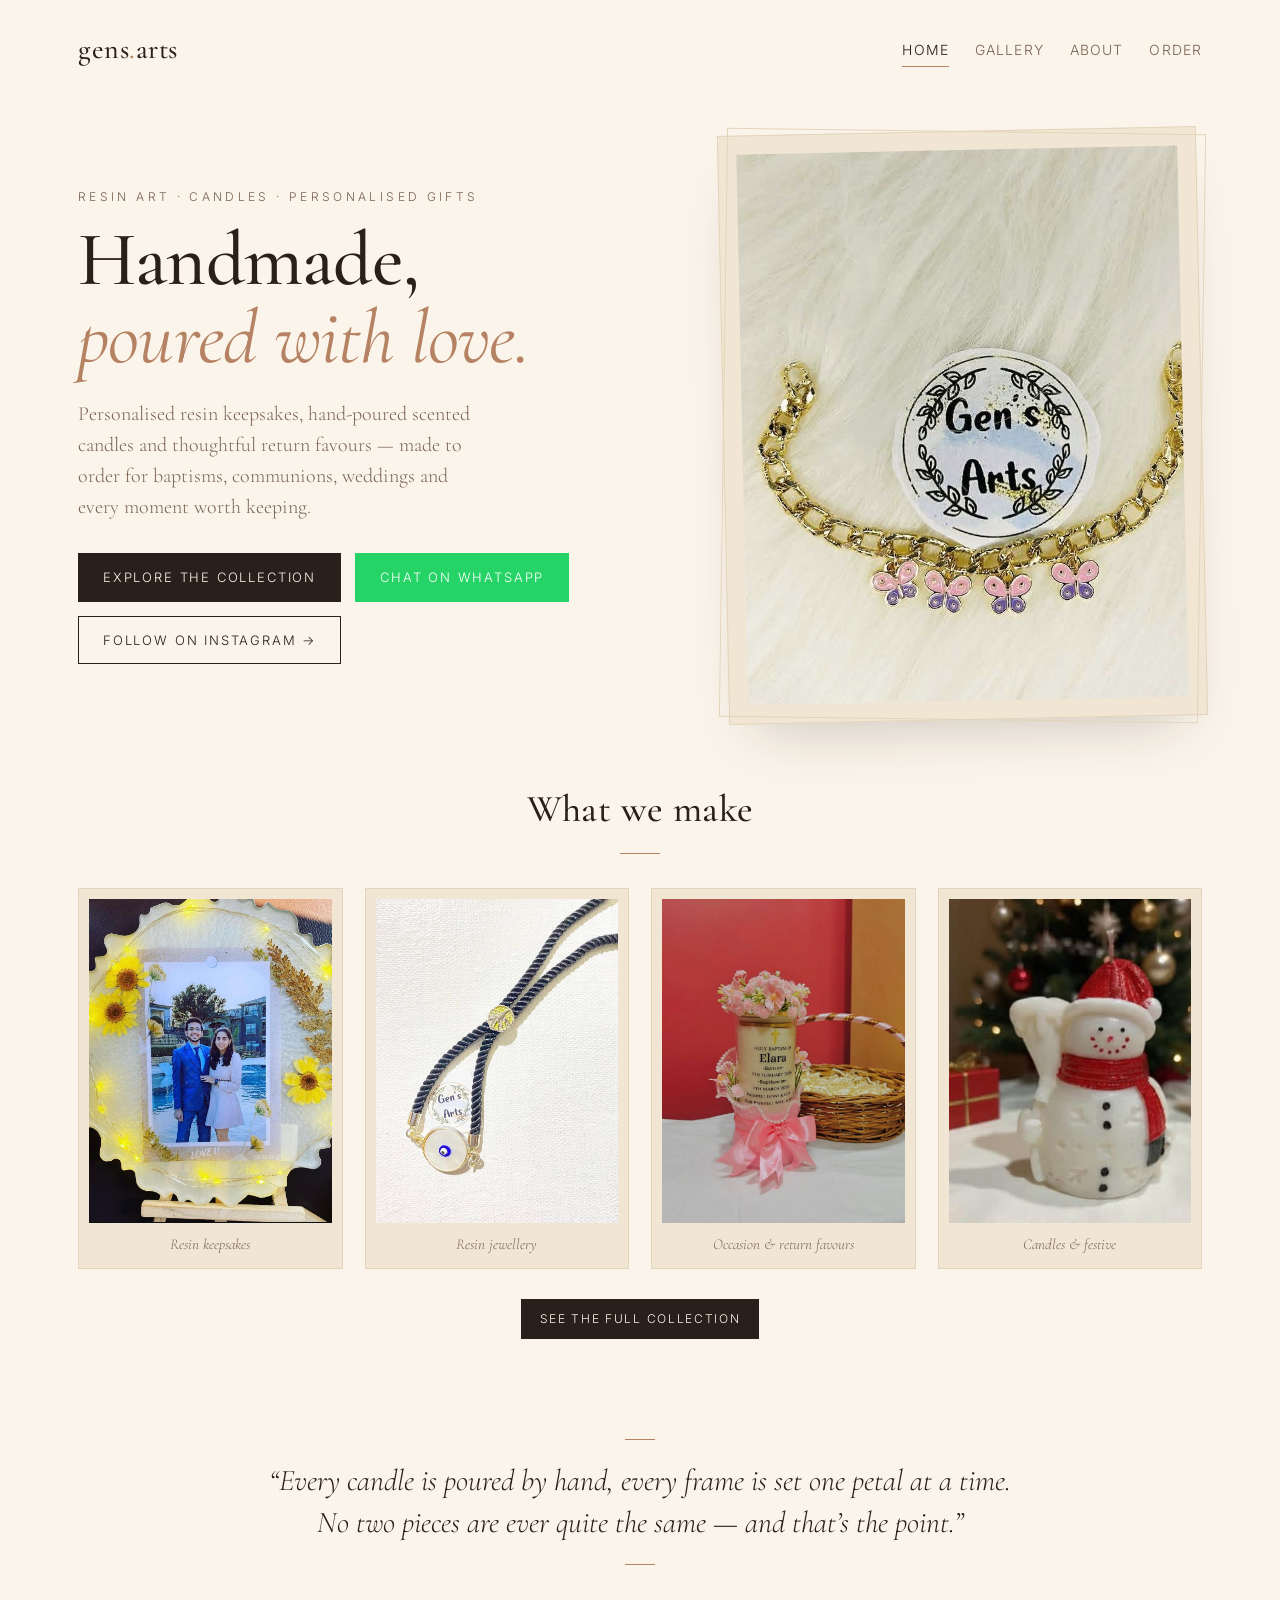
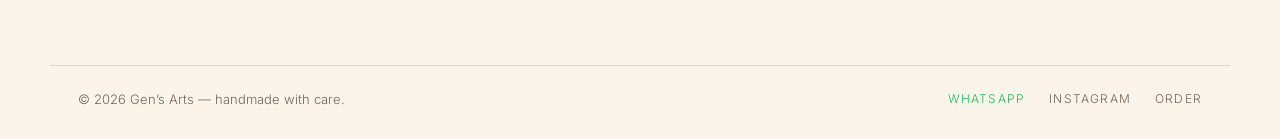
==== index.html @ d647cb42 "Initial site — Gen's Arts (gensarts.in)" ====
<!doctype html>
<html lang="en">
<head>
<meta charset="utf-8" />
<meta name="viewport" content="width=device-width, initial-scale=1" />
<title>Gen's Arts — Handmade Candles & Resin Keepsakes</title>
<meta name="description" content="Hand-poured scented candles, personalised resin frames and custom return favours for communions, weddings and festive celebrations." />
<link rel="preconnect" href="https://fonts.googleapis.com" />
<link rel="preconnect" href="https://fonts.gstatic.com" crossorigin />
<link href="https://fonts.googleapis.com/css2?family=Cormorant+Garamond:ital,wght@0,400;0,500;0,600;1,400&family=Inter:wght@300;400;500&display=swap" rel="stylesheet" />
<link rel="stylesheet" href="styles.css" />
</head>
<body>

<header class="nav">
  <a class="brand" href="index.html">gens<span>.</span>arts</a>
  <nav>
    <a href="index.html" class="active">Home</a>
    <a href="gallery.html">Gallery</a>
    <a href="about.html">About</a>
    <a href="contact.html">Order</a>
  </nav>
</header>

<section class="hero">
  <div class="hero-copy">
    <p class="eyebrow">Resin Art &middot; Candles &middot; Personalised Gifts</p>
    <h1>Handmade,<br/><em>poured with love.</em></h1>
    <p class="lede">
      Personalised resin keepsakes, hand-poured scented candles and
      thoughtful return favours &mdash; made to order for baptisms,
      communions, weddings and every moment worth keeping.
    </p>
    <div class="cta-row">
      <a href="gallery.html" class="btn">Explore the collection</a>
      <a href="https://wa.me/918454020425?text=Hi%20Gen!%20I%20saw%20your%20site%20and%20I'd%20love%20to%20order." target="_blank" rel="noopener" class="btn wa">Chat on WhatsApp</a>
      <a href="https://www.instagram.com/gens.arts/" target="_blank" rel="noopener" class="btn ghost">Follow on Instagram &rarr;</a>
    </div>
  </div>
  <div class="hero-art" aria-hidden="true">
    <div class="frame">
      <img src="images/gens-19.jpg" alt="Resin photo frame with sunflowers and fairy lights" />
    </div>
  </div>
</section>

<section class="strip">
  <h2 class="section-title">What we make</h2>
  <div class="grid">
    <figure><img src="images/gens-20.jpg" alt="Resin photo frame keepsake" /><figcaption>Resin keepsakes</figcaption></figure>
    <figure><img src="images/gens-29.jpg" alt="Handmade resin necklace" /><figcaption>Resin jewellery</figcaption></figure>
    <figure><img src="images/gens-15.jpg" alt="Personalised baptism candle" /><figcaption>Occasion &amp; return favours</figcaption></figure>
    <figure><img src="images/gens-14.jpg" alt="Snowman Christmas candle" /><figcaption>Candles &amp; festive</figcaption></figure>
  </div>
  <div class="more"><a href="gallery.html" class="btn small">See the full collection</a></div>
</section>

<section class="quote">
  <blockquote>
    &ldquo;Every candle is poured by hand, every frame is set one petal at a time.
    No two pieces are ever quite the same &mdash; and that&rsquo;s the point.&rdquo;
  </blockquote>
</section>

<footer class="foot">
  <div>&copy; <span id="yr"></span> Gen&rsquo;s Arts &mdash; handmade with care.</div>
  <div class="socials">
    <a href="https://wa.me/918454020425" target="_blank" rel="noopener" class="wa">WhatsApp</a>
    <a href="https://www.instagram.com/gens.arts/" target="_blank" rel="noopener">Instagram</a>
    <a href="contact.html">Order</a>
  </div>
</footer>

<script src="script.js"></script>
</body>
</html>
---- styles.css ----
/* gens.arts — aesthetic portfolio */

:root{
  --bg:        #fbf4ea;   /* candle-wax ivory */
  --bg-soft:   #f1e6d3;
  --ink:       #2a1f1a;   /* warm near-black */
  --muted:     #7a6454;
  --accent:    #b58363;   /* rose-gold / caramel */
  --line:      #e3d4bb;
  --serif:     "Cormorant Garamond", Georgia, serif;
  --sans:      "Inter", system-ui, -apple-system, sans-serif;
  --max:       1180px;
}

*{box-sizing:border-box}
html,body{margin:0;padding:0}
body{
  font-family:var(--sans);
  color:var(--ink);
  background:var(--bg);
  line-height:1.55;
  font-weight:300;
  -webkit-font-smoothing:antialiased;
  text-rendering:optimizeLegibility;
}

img{max-width:100%;display:block}
a{color:inherit;text-decoration:none;transition:color .2s ease,opacity .2s ease}
a:hover{color:var(--accent)}

/* ---------- nav ---------- */
.nav{
  max-width:var(--max);
  margin:0 auto;
  padding:28px 28px 0;
  display:flex;
  align-items:center;
  justify-content:space-between;
  flex-wrap:wrap;
  gap:14px;
}
.brand{
  font-family:var(--serif);
  font-size:28px;
  letter-spacing:.02em;
  font-weight:500;
}
.brand span{color:var(--accent)}
.nav nav{display:flex;gap:26px;font-size:14px;letter-spacing:.08em;text-transform:uppercase}
.nav nav a{position:relative;padding:6px 0;color:var(--muted)}
.nav nav a.active,.nav nav a:hover{color:var(--ink)}
.nav nav a.active::after{
  content:"";position:absolute;left:0;right:0;bottom:0;height:1px;background:var(--accent);
}

/* ---------- hero ---------- */
.hero{
  max-width:var(--max);
  margin:60px auto 40px;
  padding:0 28px;
  display:grid;
  grid-template-columns:1.1fr .9fr;
  gap:60px;
  align-items:center;
}
.eyebrow{
  font-size:12px;
  letter-spacing:.28em;
  text-transform:uppercase;
  color:var(--muted);
  margin:0 0 14px;
}
.hero h1{
  font-family:var(--serif);
  font-weight:500;
  font-size:clamp(44px,6vw,84px);
  line-height:1.02;
  margin:0 0 22px;
  letter-spacing:-.01em;
}
.hero h1 em{color:var(--accent);font-style:italic;font-weight:400}
.lede{
  font-family:var(--serif);
  font-size:20px;
  color:var(--muted);
  max-width:40ch;
  margin:0 0 30px;
}
.cta-row{display:flex;gap:14px;flex-wrap:wrap}

.btn{
  display:inline-block;
  padding:13px 24px;
  border:1px solid var(--ink);
  background:var(--ink);
  color:var(--bg);
  font-size:13px;
  letter-spacing:.14em;
  text-transform:uppercase;
  cursor:pointer;
  transition:all .2s ease;
}
.btn:hover{background:transparent;color:var(--ink)}
.btn.ghost{background:transparent;color:var(--ink)}
.btn.ghost:hover{background:var(--ink);color:var(--bg)}
.btn.small{padding:10px 18px;font-size:12px}

.hero-art .frame{
  position:relative;
  padding:18px;
  background:var(--bg-soft);
  border:1px solid var(--line);
  box-shadow:0 30px 60px -30px rgba(31,26,23,.25);
  transform:rotate(-1.2deg);
}
.hero-art .frame img{
  width:100%;
  aspect-ratio:4/5;
  object-fit:cover;
  filter:sepia(.08) saturate(.95);
}
.hero-art .frame::before{
  content:"";
  position:absolute;inset:-1px;
  border:1px solid var(--line);
  transform:rotate(2deg);
  z-index:-1;
}

/* ---------- section ---------- */
.section-title{
  font-family:var(--serif);
  font-size:38px;
  font-weight:500;
  text-align:center;
  margin:0 0 34px;
  letter-spacing:.01em;
}
.section-title::after{
  content:"";
  display:block;
  width:40px;height:1px;background:var(--accent);
  margin:14px auto 0;
}

/* ---------- strip (home grid) ---------- */
.strip{
  max-width:var(--max);
  margin:60px auto;
  padding:0 28px;
}
.grid{
  display:grid;
  grid-template-columns:repeat(4,1fr);
  gap:22px;
}
.grid figure{
  margin:0;
  background:var(--bg-soft);
  padding:10px 10px 0;
  border:1px solid var(--line);
}
.grid figure img{
  width:100%;
  aspect-ratio:3/4;
  object-fit:cover;
}
.grid figcaption{
  font-family:var(--serif);
  font-style:italic;
  font-size:15px;
  color:var(--muted);
  text-align:center;
  padding:10px 4px 12px;
}
.more{text-align:center;margin-top:30px}

/* ---------- quote ---------- */
.quote{
  max-width:820px;
  margin:100px auto;
  padding:0 28px;
  text-align:center;
}
.quote blockquote{
  font-family:var(--serif);
  font-style:italic;
  font-size:clamp(22px,3vw,30px);
  line-height:1.4;
  color:var(--ink);
  margin:0;
  position:relative;
}
.quote blockquote::before,.quote blockquote::after{
  content:"";display:block;width:30px;height:1px;background:var(--accent);margin:20px auto;
}

/* ---------- page head (gallery / contact) ---------- */
.page-head{
  max-width:var(--max);
  margin:60px auto 40px;
  padding:0 28px;
  text-align:center;
}
.page-head h1{
  font-family:var(--serif);
  font-size:clamp(40px,5vw,66px);
  font-weight:500;
  margin:0 0 14px;
}
.page-head .lede{margin:0 auto 30px}
.filters{
  display:inline-flex;
  flex-wrap:wrap;
  justify-content:center;
  gap:6px;
  padding:6px;
  background:var(--bg-soft);
  border:1px solid var(--line);
  max-width:100%;
}
.filters button{
  font:inherit;
  font-size:12px;
  letter-spacing:.14em;
  text-transform:uppercase;
  padding:10px 16px;
  border:0;
  background:transparent;
  color:var(--muted);
  cursor:pointer;
  transition:all .2s ease;
  white-space:nowrap;
}
.filters button:hover{color:var(--ink)}
.filters button.on{background:var(--ink);color:var(--bg)}

/* ---------- masonry gallery ---------- */
.masonry{
  max-width:var(--max);
  margin:40px auto 80px;
  padding:0 28px;
  columns:3 260px;
  column-gap:22px;
}
.masonry figure{
  break-inside:avoid;
  margin:0 0 22px;
  background:var(--bg-soft);
  padding:12px 12px 0;
  border:1px solid var(--line);
  cursor:zoom-in;
  transition:transform .3s ease,box-shadow .3s ease;
}
.masonry figure:hover{
  transform:translateY(-4px);
  box-shadow:0 20px 40px -20px rgba(31,26,23,.25);
}
.masonry figure img{width:100%}
.masonry figcaption{
  font-family:var(--serif);
  font-style:italic;
  font-size:14px;
  color:var(--muted);
  padding:10px 4px 14px;
  text-align:center;
}
.masonry figure.hide{display:none}

/* ---------- lightbox ---------- */
.lightbox{
  position:fixed;inset:0;z-index:50;
  background:rgba(31,26,23,.92);
  display:flex;align-items:center;justify-content:center;flex-direction:column;
  padding:40px;
}
.lightbox[hidden]{display:none}
.lightbox img{max-width:min(90vw,900px);max-height:80vh;object-fit:contain}
.lightbox p{color:var(--bg);font-family:var(--serif);font-style:italic;margin:18px 0 0}
.lightbox .close{
  position:absolute;top:20px;right:28px;
  background:transparent;border:0;color:var(--bg);
  font-size:36px;cursor:pointer;line-height:1;
}

/* ---------- about ---------- */
.about{
  max-width:var(--max);
  margin:60px auto;
  padding:0 28px;
  display:grid;
  grid-template-columns:.9fr 1.1fr;
  gap:60px;
  align-items:center;
}
.about-img img{
  aspect-ratio:4/5;
  object-fit:cover;
  filter:sepia(.1) saturate(.9);
  border:1px solid var(--line);
}
.about-copy h1{
  font-family:var(--serif);
  font-size:clamp(40px,5vw,64px);
  font-weight:500;
  line-height:1.05;
  margin:0 0 20px;
}
.about-copy h1 em{color:var(--accent);font-style:italic}
.about-copy p{color:var(--muted);max-width:48ch;margin:0 0 16px}
.meta{
  display:grid;
  grid-template-columns:auto 1fr;
  gap:8px 24px;
  margin:30px 0;
  padding:22px 0;
  border-top:1px solid var(--line);
  border-bottom:1px solid var(--line);
  font-size:14px;
}
.meta dt{color:var(--muted);letter-spacing:.1em;text-transform:uppercase;font-size:11px;align-self:center}
.meta dd{margin:0;font-family:var(--serif);font-size:17px}

.press{
  max-width:820px;
  margin:80px auto;
  padding:0 28px;
}
.press-list{
  list-style:none;padding:0;margin:0;
}
.press-list li{
  display:grid;
  grid-template-columns:160px 1fr;
  gap:28px;
  padding:18px 0;
  border-top:1px solid var(--line);
  font-family:var(--serif);
  font-size:19px;
}
.press-list li:last-child{border-bottom:1px solid var(--line)}
.press-list span{color:var(--accent);font-weight:500}
.press-list em{color:var(--muted)}

/* ---------- contact ---------- */
.contact{
  max-width:var(--max);
  margin:60px auto;
  padding:0 28px;
  display:grid;
  grid-template-columns:1fr 1fr;
  gap:60px;
  align-items:start;
}
.contact h1{
  font-family:var(--serif);
  font-size:clamp(44px,5vw,70px);
  font-weight:500;
  margin:0 0 18px;
}
.contact .lede{margin:0 0 30px}
.links{list-style:none;padding:0;margin:0}
.links li{
  display:flex;gap:16px;
  padding:14px 0;
  border-bottom:1px solid var(--line);
  font-family:var(--serif);
  font-size:18px;
}
.links li strong{
  font-family:var(--sans);
  font-weight:400;
  font-size:11px;
  letter-spacing:.18em;
  text-transform:uppercase;
  color:var(--muted);
  width:100px;align-self:center;
}

.form{
  display:grid;gap:16px;
  padding:32px;
  background:var(--bg-soft);
  border:1px solid var(--line);
}
.form label{
  display:grid;gap:6px;
  font-size:11px;letter-spacing:.16em;text-transform:uppercase;color:var(--muted);
}
.form input,.form textarea,.form select{
  font:inherit;
  font-size:15px;
  padding:12px 14px;
  background:var(--bg);
  border:1px solid var(--line);
  color:var(--ink);
  border-radius:0;
  outline:none;
}
.form input:focus,.form textarea:focus,.form select:focus{border-color:var(--accent)}
.form .fine{font-size:12px;color:var(--muted);margin:0;letter-spacing:normal;text-transform:none}

/* ---------- footer ---------- */
.foot{
  max-width:var(--max);
  margin:40px auto 30px;
  padding:22px 28px 0;
  border-top:1px solid var(--line);
  display:flex;justify-content:space-between;align-items:center;flex-wrap:wrap;gap:14px;
  font-size:13px;color:var(--muted);
}
.socials a{margin-left:20px;letter-spacing:.1em;text-transform:uppercase;font-size:12px}

/* ---------- whatsapp inline button ---------- */
.btn.wa{
  background:#25d366;border-color:#25d366;color:#fff;
}
.btn.wa:hover{background:#1ebe58;border-color:#1ebe58;color:#fff}
.socials a.wa{color:#1ebe58}
.socials a.wa:hover{color:#168f43}

/* ---------- motion ---------- */
figure,.hero-copy,.about-copy,.about-img,.hero-art{
  animation:rise .9s ease both;
}
@keyframes rise{
  from{opacity:0;transform:translateY(14px)}
  to{opacity:1;transform:none}
}

/* ---------- responsive ---------- */
@media (max-width:820px){
  .hero,.about,.contact{grid-template-columns:1fr;gap:40px}
  .grid{grid-template-columns:repeat(2,1fr)}
  .nav{padding:20px 20px 0}
  .nav nav{gap:16px;font-size:12px}
  .filters button{padding:9px 12px;font-size:11px;letter-spacing:.1em}
  .masonry{columns:2 200px;column-gap:16px}
  .masonry figure{margin-bottom:16px}
  .press-list li{grid-template-columns:120px 1fr;gap:18px;font-size:17px}
}

@media (max-width:560px){
  html,body{overflow-x:hidden}
  .nav{padding:18px 16px 0;gap:10px}
  .nav nav{gap:12px}
  .brand{font-size:24px}
  .hero{margin:32px auto 24px;padding:0 18px;gap:30px}
  .hero h1{font-size:42px;margin-bottom:16px}
  .lede{font-size:17px;margin-bottom:22px}
  .cta-row{gap:10px}
  .cta-row .btn{flex:1 1 100%;text-align:center;padding:14px 18px}
  .hero-art .frame{transform:none;padding:12px}
  .hero-art .frame::before{display:none}
  .strip,.page-head,.about,.press,.contact,.quote{margin:36px auto;padding:0 18px}
  .section-title{font-size:30px;margin-bottom:24px}
  .grid{grid-template-columns:1fr;gap:16px}
  .grid figure img{aspect-ratio:4/3}
  .filters{gap:4px;padding:4px}
  .filters button{padding:8px 10px;font-size:10.5px;letter-spacing:.08em}
  .masonry{margin:24px auto 50px;padding:0 18px;columns:1;column-gap:0}
  .masonry figure{margin-bottom:16px}
  .page-head h1{font-size:38px}
  .about-img img{aspect-ratio:4/3}
  .about-copy h1{font-size:38px}
  .meta{grid-template-columns:1fr;gap:4px 0;padding:18px 0}
  .meta dt{margin-top:10px}
  .press-list li{grid-template-columns:1fr;gap:4px;font-size:16px;padding:14px 0}
  .press-list span{font-size:14px}
  .contact h1{font-size:40px}
  .links li{flex-direction:column;align-items:flex-start;gap:2px;font-size:17px}
  .links li strong{width:auto;margin-bottom:2px}
  .form{padding:22px}
  .foot{padding:22px 18px 28px;font-size:12px;flex-direction:column-reverse;align-items:center;gap:14px;text-align:center}
  .socials{display:flex;flex-wrap:wrap;justify-content:center;gap:0}
  .socials a{margin:0 10px}
  .lightbox{padding:20px}
  .lightbox .close{top:12px;right:16px;font-size:32px}
}
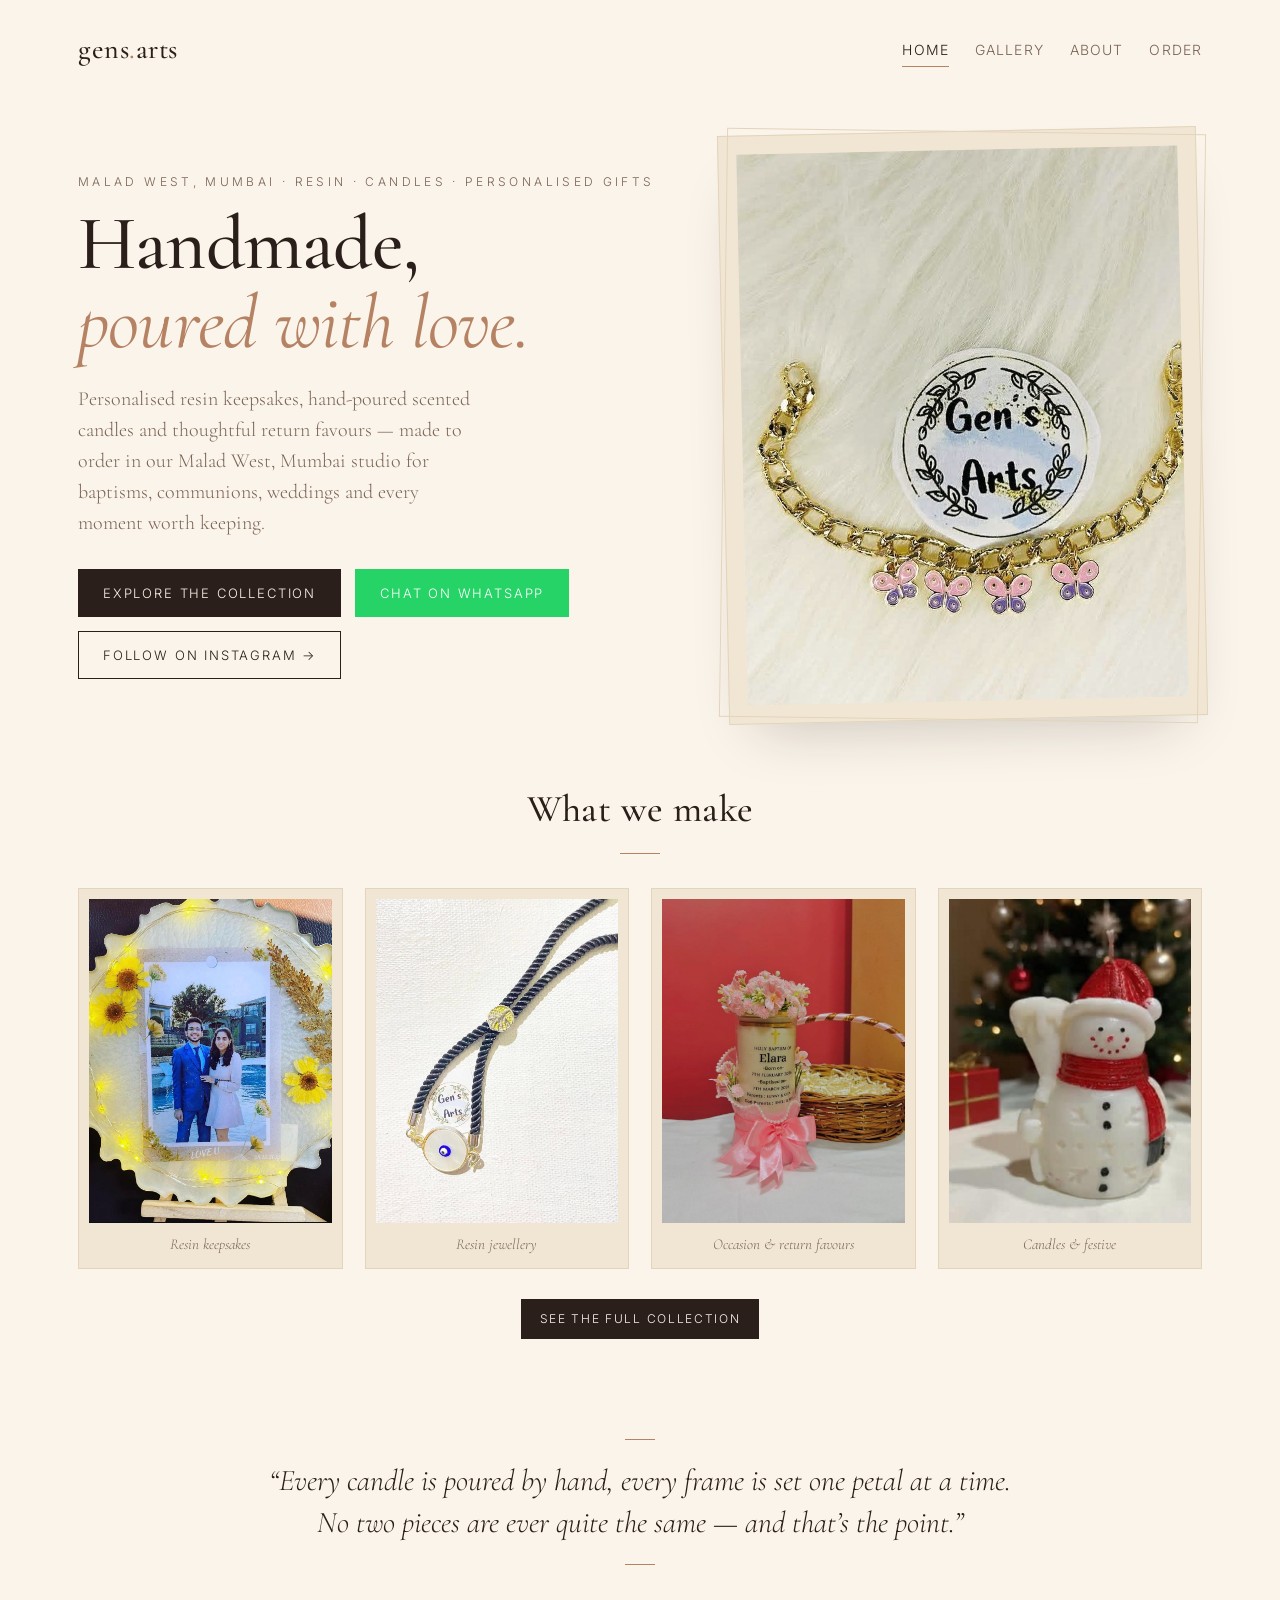
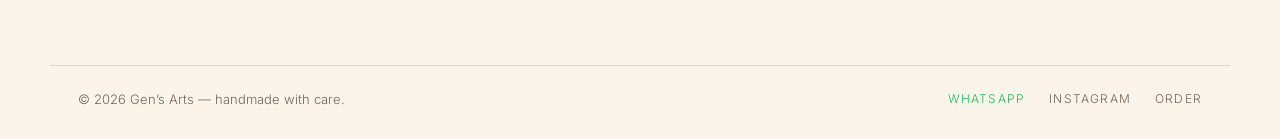
==== commit 0b208c1f: "SEO: meta tags, LocalBusiness schema, sitemap, favicon, Malad West Mumbai targeting" ====
--- a/index.html
+++ b/index.html
@@ -3,36 +3,106 @@
 <head>
 <meta charset="utf-8" />
 <meta name="viewport" content="width=device-width, initial-scale=1" />
-<title>Gen's Arts — Handmade Candles & Resin Keepsakes</title>
-<meta name="description" content="Hand-poured scented candles, personalised resin frames and custom return favours for communions, weddings and festive celebrations." />
+<title>Gen's Arts — Handmade Candles & Resin Keepsakes | Malad West, Mumbai</title>
+<meta name="description" content="Hand-poured scented candles, personalised resin photo frames and custom return favours for baptisms, weddings, communions and festive events. Small-batch studio in Malad West, Mumbai." />
+<meta name="keywords" content="handmade candles Mumbai, resin photo frames Mumbai, baptism return favours, wedding return gifts, communion gifts Malad, personalised candles Malad West, custom resin art Mumbai, scented candles Maharashtra" />
+<meta name="author" content="Gen's Arts" />
+<link rel="canonical" href="https://gensarts.in/" />
+<link rel="icon" type="image/svg+xml" href="/favicon.svg" />
+
+<meta property="og:type" content="website" />
+<meta property="og:url" content="https://gensarts.in/" />
+<meta property="og:site_name" content="Gen's Arts" />
+<meta property="og:title" content="Gen's Arts — Handmade Candles & Resin Keepsakes" />
+<meta property="og:description" content="Hand-poured candles, personalised resin frames and bulk return favours. Made in Malad West, Mumbai." />
+<meta property="og:image" content="https://gensarts.in/images/gens-19.jpg" />
+<meta property="og:image:alt" content="Resin photo frame with sunflowers and fairy lights" />
+<meta property="og:locale" content="en_IN" />
+
+<meta name="twitter:card" content="summary_large_image" />
+<meta name="twitter:title" content="Gen's Arts — Handmade Candles & Resin Keepsakes" />
+<meta name="twitter:description" content="Hand-poured candles, personalised resin frames and bulk return favours. Made in Malad West, Mumbai." />
+<meta name="twitter:image" content="https://gensarts.in/images/gens-19.jpg" />
+
+<meta name="theme-color" content="#b58363" />
+<meta name="geo.region" content="IN-MH" />
+<meta name="geo.placename" content="Malad West, Mumbai" />
+
 <link rel="preconnect" href="https://fonts.googleapis.com" />
 <link rel="preconnect" href="https://fonts.gstatic.com" crossorigin />
 <link href="https://fonts.googleapis.com/css2?family=Cormorant+Garamond:ital,wght@0,400;0,500;0,600;1,400&family=Inter:wght@300;400;500&display=swap" rel="stylesheet" />
-<link rel="stylesheet" href="styles.css" />
+<link rel="stylesheet" href="/styles.css" />
+
+<script type="application/ld+json">
+{
+  "@context": "https://schema.org",
+  "@type": "LocalBusiness",
+  "@id": "https://gensarts.in/#business",
+  "name": "Gen's Arts",
+  "alternateName": "gens.arts",
+  "description": "Handmade scented candles, personalised resin photo frames, name lights, jewellery and custom return favours for baptisms, weddings, communions and festive events.",
+  "url": "https://gensarts.in/",
+  "image": "https://gensarts.in/images/gens-19.jpg",
+  "telephone": "+91-84540-20425",
+  "priceRange": "₹₹",
+  "address": {
+    "@type": "PostalAddress",
+    "addressLocality": "Malad West",
+    "addressRegion": "Maharashtra",
+    "postalCode": "400064",
+    "addressCountry": "IN"
+  },
+  "areaServed": [
+    { "@type": "City", "name": "Mumbai" },
+    { "@type": "AdministrativeArea", "name": "Maharashtra" },
+    { "@type": "Country", "name": "India" }
+  ],
+  "sameAs": [
+    "https://www.instagram.com/gens.arts/",
+    "https://wa.me/918454020425"
+  ],
+  "contactPoint": {
+    "@type": "ContactPoint",
+    "telephone": "+91-84540-20425",
+    "contactType": "customer service",
+    "areaServed": "IN",
+    "availableLanguage": ["en", "hi", "mr"]
+  },
+  "makesOffer": [
+    { "@type": "Offer", "itemOffered": { "@type": "Product", "name": "Personalised resin photo frames" } },
+    { "@type": "Offer", "itemOffered": { "@type": "Product", "name": "Scented jar candles" } },
+    { "@type": "Offer", "itemOffered": { "@type": "Product", "name": "Resin name lights" } },
+    { "@type": "Offer", "itemOffered": { "@type": "Product", "name": "Resin jewellery" } },
+    { "@type": "Offer", "itemOffered": { "@type": "Product", "name": "Baptism return favours" } },
+    { "@type": "Offer", "itemOffered": { "@type": "Product", "name": "Wedding return gifts" } },
+    { "@type": "Offer", "itemOffered": { "@type": "Product", "name": "Communion return favours" } }
+  ]
+}
+</script>
 </head>
 <body>
 
 <header class="nav">
-  <a class="brand" href="index.html">gens<span>.</span>arts</a>
+  <a class="brand" href="/">gens<span>.</span>arts</a>
   <nav>
-    <a href="index.html" class="active">Home</a>
-    <a href="gallery.html">Gallery</a>
-    <a href="about.html">About</a>
-    <a href="contact.html">Order</a>
+    <a href="/" class="active">Home</a>
+    <a href="/gallery">Gallery</a>
+    <a href="/about">About</a>
+    <a href="/contact">Order</a>
   </nav>
 </header>
 
 <section class="hero">
   <div class="hero-copy">
-    <p class="eyebrow">Resin Art &middot; Candles &middot; Personalised Gifts</p>
+    <p class="eyebrow">Malad West, Mumbai &middot; Resin &middot; Candles &middot; Personalised Gifts</p>
     <h1>Handmade,<br/><em>poured with love.</em></h1>
     <p class="lede">
       Personalised resin keepsakes, hand-poured scented candles and
-      thoughtful return favours &mdash; made to order for baptisms,
-      communions, weddings and every moment worth keeping.
+      thoughtful return favours &mdash; made to order in our Malad West, Mumbai studio
+      for baptisms, communions, weddings and every moment worth keeping.
     </p>
     <div class="cta-row">
-      <a href="gallery.html" class="btn">Explore the collection</a>
+      <a href="/gallery" class="btn">Explore the collection</a>
       <a href="https://wa.me/918454020425?text=Hi%20Gen!%20I%20saw%20your%20site%20and%20I'd%20love%20to%20order." target="_blank" rel="noopener" class="btn wa">Chat on WhatsApp</a>
       <a href="https://www.instagram.com/gens.arts/" target="_blank" rel="noopener" class="btn ghost">Follow on Instagram &rarr;</a>
     </div>
@@ -52,7 +122,7 @@
     <figure><img src="images/gens-15.jpg" alt="Personalised baptism candle" /><figcaption>Occasion &amp; return favours</figcaption></figure>
     <figure><img src="images/gens-14.jpg" alt="Snowman Christmas candle" /><figcaption>Candles &amp; festive</figcaption></figure>
   </div>
-  <div class="more"><a href="gallery.html" class="btn small">See the full collection</a></div>
+  <div class="more"><a href="/gallery" class="btn small">See the full collection</a></div>
 </section>
 
 <section class="quote">
@@ -67,10 +137,10 @@
   <div class="socials">
     <a href="https://wa.me/918454020425" target="_blank" rel="noopener" class="wa">WhatsApp</a>
     <a href="https://www.instagram.com/gens.arts/" target="_blank" rel="noopener">Instagram</a>
-    <a href="contact.html">Order</a>
+    <a href="/contact">Order</a>
   </div>
 </footer>
 
-<script src="script.js"></script>
+<script src="/script.js"></script>
 </body>
 </html>
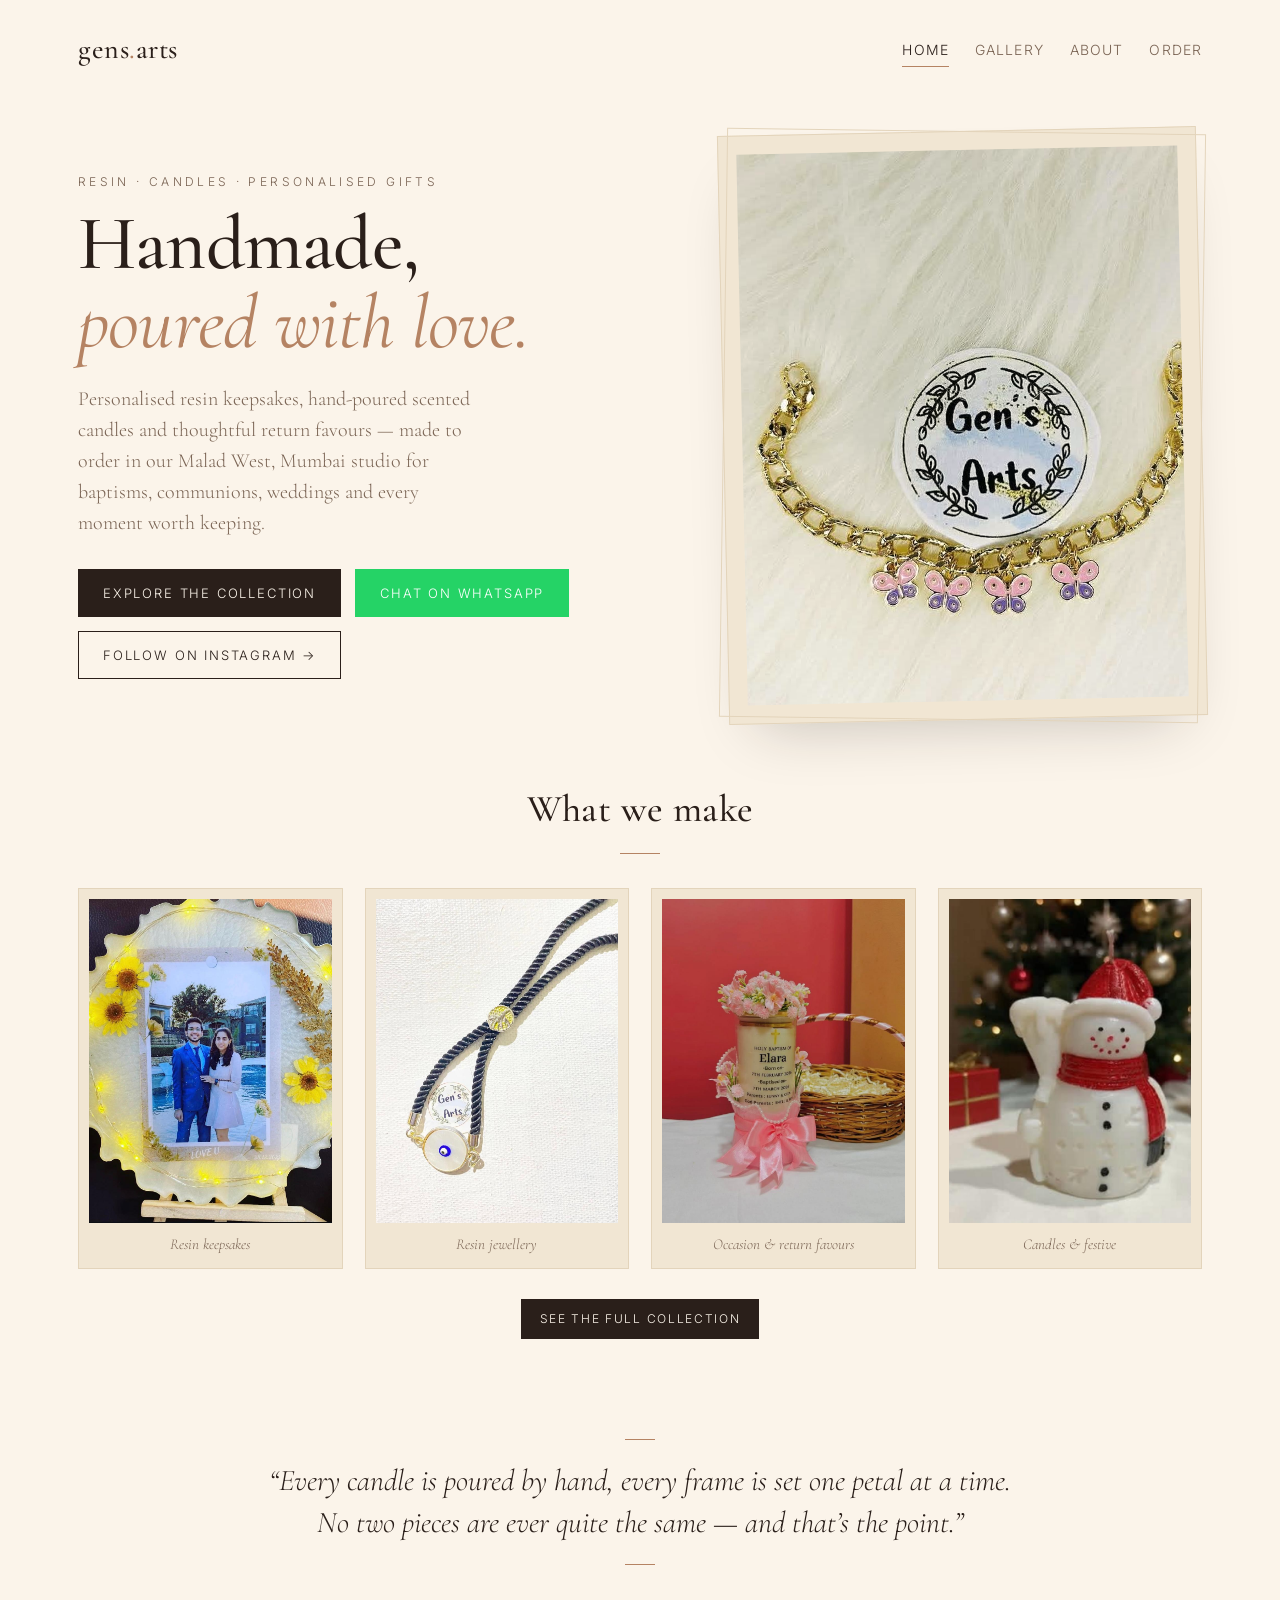
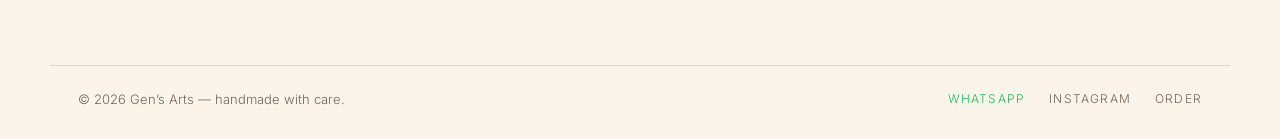
==== commit a1d28056: "Remove Malad West eyebrow from hero (still in lede + meta for SEO)" ====
--- a/index.html
+++ b/index.html
@@ -94,7 +94,7 @@
 
 <section class="hero">
   <div class="hero-copy">
-    <p class="eyebrow">Malad West, Mumbai &middot; Resin &middot; Candles &middot; Personalised Gifts</p>
+    <p class="eyebrow">Resin &middot; Candles &middot; Personalised Gifts</p>
     <h1>Handmade,<br/><em>poured with love.</em></h1>
     <p class="lede">
       Personalised resin keepsakes, hand-poured scented candles and
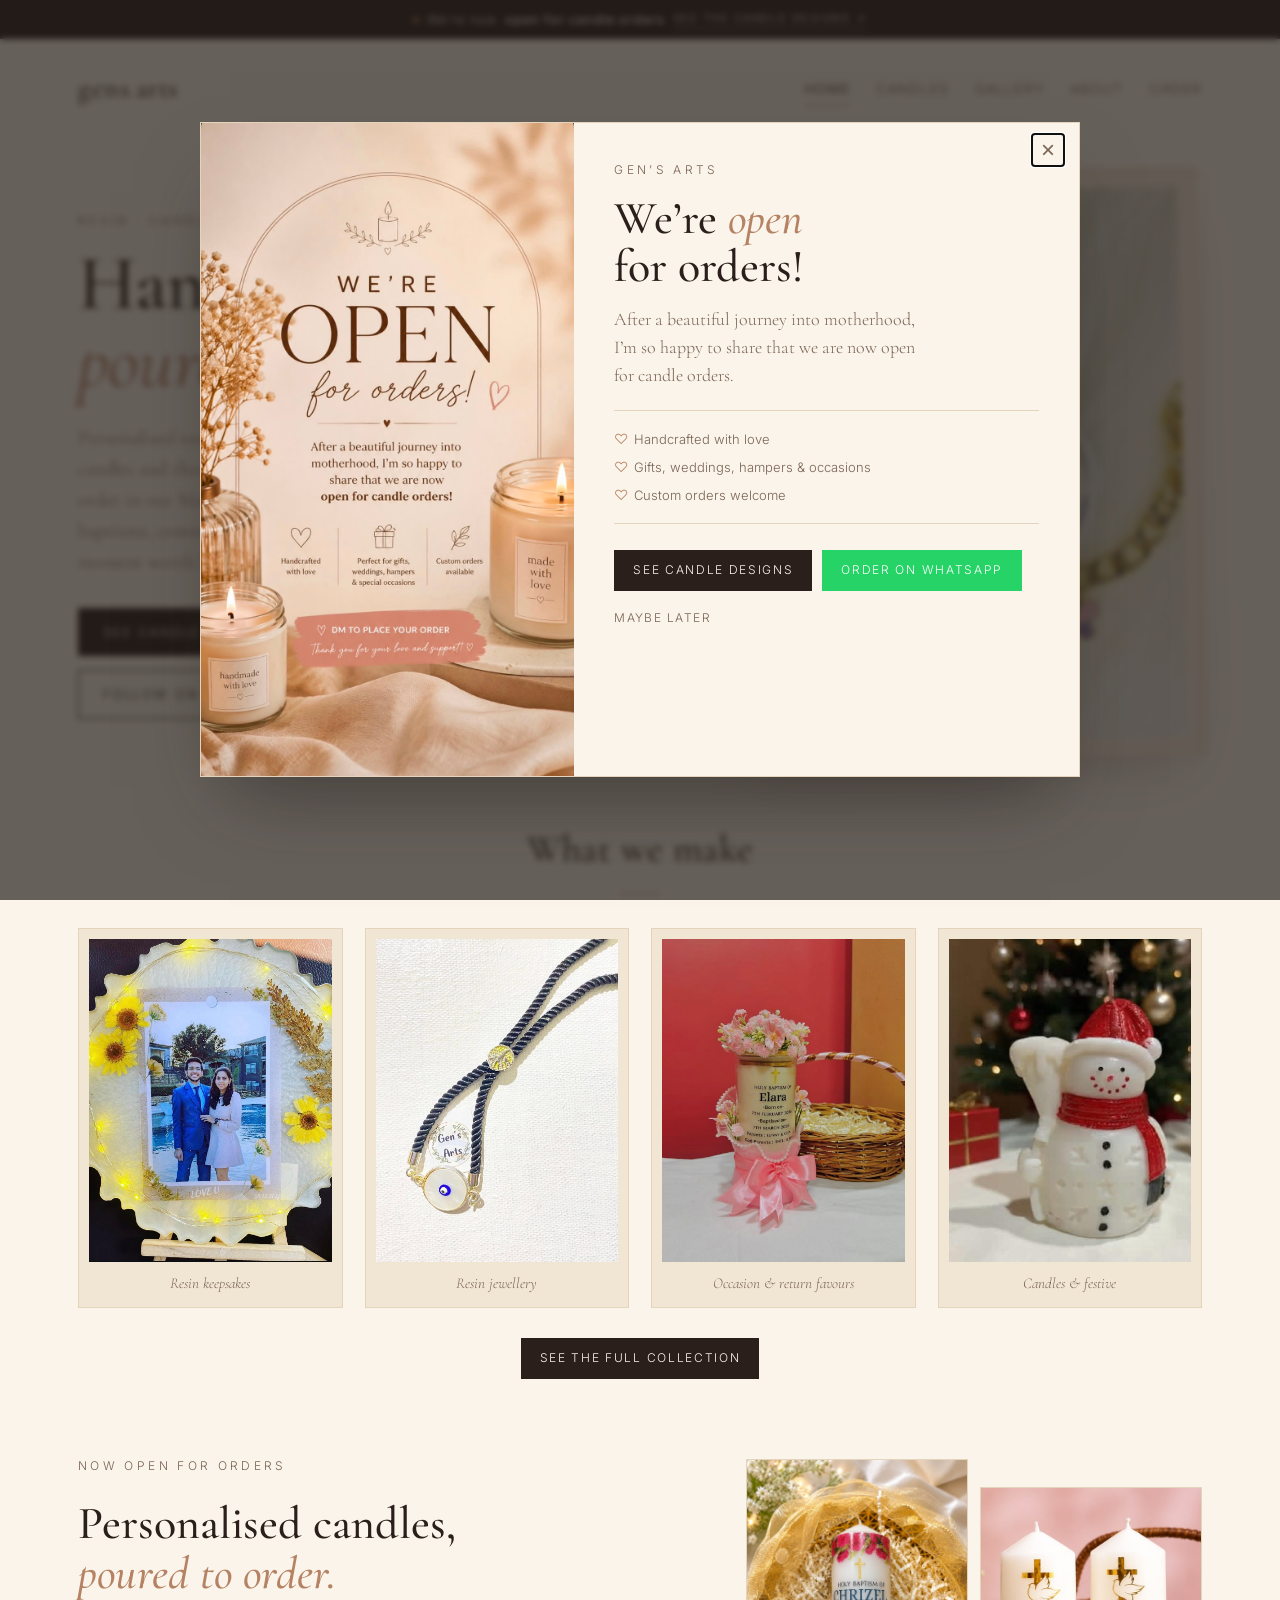
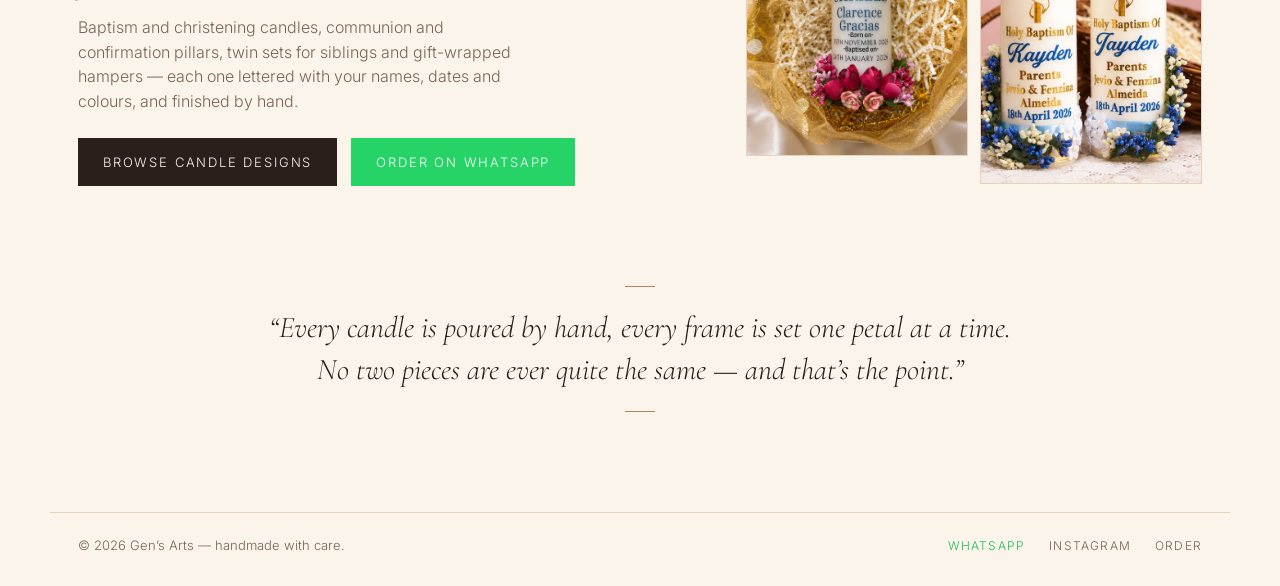
==== commit 51c45d8b: "Add candles gallery, open-for-orders popup and follow-up toast New /candles page with 11 designs acr" ====
--- a/index.html
+++ b/index.html
@@ -86,6 +86,7 @@
   <a class="brand" href="/">gens<span>.</span>arts</a>
   <nav>
     <a href="/" class="active">Home</a>
+    <a href="/candles">Candles</a>
     <a href="/gallery">Gallery</a>
     <a href="/about">About</a>
     <a href="/contact">Order</a>
@@ -102,7 +103,7 @@
       for baptisms, communions, weddings and every moment worth keeping.
     </p>
     <div class="cta-row">
-      <a href="/gallery" class="btn">Explore the collection</a>
+      <a href="/candles" class="btn">See candle designs</a>
       <a href="https://wa.me/918454020425?text=Hi%20Gen!%20I%20saw%20your%20site%20and%20I'd%20love%20to%20order." target="_blank" rel="noopener" class="btn wa">Chat on WhatsApp</a>
       <a href="https://www.instagram.com/gens.arts/" target="_blank" rel="noopener" class="btn ghost">Follow on Instagram &rarr;</a>
     </div>
@@ -125,6 +126,26 @@
   <div class="more"><a href="/gallery" class="btn small">See the full collection</a></div>
 </section>
 
+<section class="band">
+  <div class="band-copy">
+    <p class="eyebrow">Now open for orders</p>
+    <h2>Personalised candles,<br/><em>poured to order.</em></h2>
+    <p>
+      Baptism and christening candles, communion and confirmation pillars,
+      twin sets for siblings and gift-wrapped hampers &mdash; each one lettered
+      with your names, dates and colours, and finished by hand.
+    </p>
+    <div class="cta-row">
+      <a href="/candles" class="btn">Browse candle designs</a>
+      <a href="https://wa.me/918454020425?text=Hi%20Gen!%20I'd%20like%20to%20order%20a%20personalised%20candle." target="_blank" rel="noopener" class="btn wa">Order on WhatsApp</a>
+    </div>
+  </div>
+  <div class="band-art" aria-hidden="true">
+    <img src="images/candles/candle-01.jpg" alt="" loading="lazy" />
+    <img src="images/candles/candle-05.jpg" alt="" loading="lazy" />
+  </div>
+</section>
+
 <section class="quote">
   <blockquote>
     &ldquo;Every candle is poured by hand, every frame is set one petal at a time.
--- a/styles.css
+++ b/styles.css
@@ -174,6 +174,7 @@
   padding:10px 4px 12px;
 }
 .more{text-align:center;margin-top:30px}
+.more .btn{margin:0 5px 8px}
 
 /* ---------- quote ---------- */
 .quote{
@@ -418,6 +419,201 @@
 .btn.wa:hover{background:#1ebe58;border-color:#1ebe58;color:#fff}
 .socials a.wa{color:#1ebe58}
 .socials a.wa:hover{color:#168f43}
+
+/* ---------- announcement bar ---------- */
+.annbar{
+  background:var(--ink);
+  color:var(--bg);
+  font-size:12.5px;
+  letter-spacing:.08em;
+  text-align:center;
+  padding:10px 18px;
+  display:flex;
+  align-items:center;
+  justify-content:center;
+  gap:8px;
+  flex-wrap:wrap;
+}
+.annbar strong{font-weight:500}
+.annbar a{
+  color:var(--bg);
+  border-bottom:1px solid rgba(251,244,234,.45);
+  padding-bottom:1px;
+  text-transform:uppercase;
+  font-size:11px;
+  letter-spacing:.14em;
+}
+.annbar a:hover{color:var(--accent);border-color:var(--accent)}
+.annbar .dot{
+  width:6px;height:6px;border-radius:50%;
+  background:var(--accent);
+  flex:0 0 auto;
+  animation:glow 2.4s ease-in-out infinite;
+}
+@keyframes glow{
+  0%,100%{opacity:1;box-shadow:0 0 0 0 rgba(181,131,99,.6)}
+  50%{opacity:.55;box-shadow:0 0 0 5px rgba(181,131,99,0)}
+}
+
+/* ---------- open-for-orders popup ---------- */
+body.no-scroll{overflow:hidden}
+.popup{
+  position:fixed;inset:0;z-index:60;
+  background:rgba(31,26,23,.68);
+  backdrop-filter:blur(3px);
+  display:flex;align-items:center;justify-content:center;
+  padding:24px;
+  animation:fade .35s ease both;
+}
+.popup[hidden]{display:none}
+@keyframes fade{from{opacity:0}to{opacity:1}}
+
+.popup-card{
+  position:relative;
+  display:grid;
+  grid-template-columns:.85fr 1.15fr;
+  width:min(880px,100%);
+  max-height:88vh;
+  background:var(--bg);
+  border:1px solid var(--line);
+  box-shadow:0 40px 80px -30px rgba(31,26,23,.55);
+  overflow:hidden;
+  animation:pop .45s cubic-bezier(.2,.8,.3,1) both;
+}
+@keyframes pop{from{opacity:0;transform:translateY(18px) scale(.98)}to{opacity:1;transform:none}}
+
+.popup-art{background:var(--bg-soft);overflow:hidden}
+.popup-art img{width:100%;height:100%;object-fit:cover;object-position:center 28%}
+
+.popup-copy{
+  padding:38px 40px;
+  overflow-y:auto;
+}
+.popup-copy h2{
+  font-family:var(--serif);
+  font-weight:500;
+  font-size:clamp(32px,4vw,46px);
+  line-height:1.05;
+  margin:0 0 16px;
+}
+.popup-copy h2 em{color:var(--accent);font-style:italic}
+.popup-lede{
+  font-family:var(--serif);
+  font-size:18px;
+  color:var(--muted);
+  margin:0 0 20px;
+  max-width:36ch;
+}
+.popup-points{
+  list-style:none;
+  margin:0 0 26px;
+  padding:18px 0;
+  border-top:1px solid var(--line);
+  border-bottom:1px solid var(--line);
+  font-size:13px;
+  color:var(--muted);
+  display:grid;
+  gap:8px;
+}
+.popup-points li{position:relative;padding-left:20px}
+.popup-points li::before{
+  content:"\2661";
+  position:absolute;left:0;top:-1px;
+  color:var(--accent);
+  font-size:14px;
+}
+.popup-cta{display:flex;gap:10px;flex-wrap:wrap}
+.popup-later{
+  display:block;
+  margin:18px 0 0;
+  padding:0;
+  border:0;background:transparent;
+  font:inherit;font-size:12px;
+  letter-spacing:.12em;text-transform:uppercase;
+  color:var(--muted);
+  cursor:pointer;
+}
+.popup-later:hover{color:var(--ink)}
+.popup-close{
+  position:absolute;top:10px;right:14px;z-index:2;
+  background:var(--bg);border:1px solid var(--line);
+  width:34px;height:34px;
+  font-size:24px;line-height:1;
+  color:var(--muted);
+  cursor:pointer;
+  transition:all .2s ease;
+}
+.popup-close:hover{background:var(--ink);color:var(--bg);border-color:var(--ink)}
+
+/* ---------- follow-up toast ---------- */
+.toast{
+  position:fixed;
+  right:24px;bottom:24px;z-index:55;
+  width:min(340px,calc(100vw - 32px));
+  padding:22px 24px 24px;
+  background:var(--bg);
+  border:1px solid var(--line);
+  border-left:3px solid var(--accent);
+  box-shadow:0 26px 50px -24px rgba(31,26,23,.5);
+  opacity:0;
+  transform:translateY(18px);
+  transition:opacity .4s ease,transform .4s cubic-bezier(.2,.8,.3,1);
+}
+.toast.in{opacity:1;transform:none}
+.toast-kicker{
+  font-family:var(--serif);
+  font-style:italic;
+  font-size:20px;
+  margin:0 0 8px;
+  color:var(--ink);
+}
+.toast-body{
+  font-size:13.5px;
+  line-height:1.6;
+  color:var(--muted);
+  margin:0 0 18px;
+}
+.toast-close{
+  position:absolute;top:8px;right:10px;
+  background:transparent;border:0;
+  font-size:22px;line-height:1;
+  color:var(--muted);
+  cursor:pointer;
+}
+.toast-close:hover{color:var(--ink)}
+
+/* ---------- home candles band ---------- */
+.band{
+  max-width:var(--max);
+  margin:70px auto;
+  padding:0 28px;
+  display:grid;
+  grid-template-columns:1.15fr .85fr;
+  gap:50px;
+  align-items:center;
+}
+.band-copy h2{
+  font-family:var(--serif);
+  font-weight:500;
+  font-size:clamp(32px,4vw,46px);
+  line-height:1.08;
+  margin:0 0 16px;
+}
+.band-copy h2 em{color:var(--accent);font-style:italic}
+.band-copy p{color:var(--muted);max-width:46ch;margin:0 0 24px}
+.band-art{
+  display:grid;
+  grid-template-columns:1fr 1fr;
+  gap:12px;
+}
+.band-art img{
+  width:100%;
+  aspect-ratio:3/4;
+  object-fit:cover;
+  border:1px solid var(--line);
+}
+.band-art img:first-child{transform:translateY(-14px)}
+.band-art img:last-child{transform:translateY(14px)}
 
 /* ---------- motion ---------- */
 figure,.hero-copy,.about-copy,.about-img,.hero-art{
@@ -438,6 +634,10 @@
   .masonry{columns:2 200px;column-gap:16px}
   .masonry figure{margin-bottom:16px}
   .press-list li{grid-template-columns:120px 1fr;gap:18px;font-size:17px}
+  .band{grid-template-columns:1fr;gap:34px}
+  .popup-card{grid-template-columns:1fr}
+  .popup-art{max-height:200px}
+  .popup-copy{padding:28px 26px}
 }
 
 @media (max-width:560px){
@@ -476,4 +676,17 @@
   .socials a{margin:0 10px}
   .lightbox{padding:20px}
   .lightbox .close{top:12px;right:16px;font-size:32px}
-}
+  .annbar{font-size:11.5px;padding:9px 14px;gap:6px;letter-spacing:.05em}
+  .annbar a{font-size:10.5px;letter-spacing:.1em}
+  .popup{padding:14px}
+  .popup-card{max-height:92vh}
+  .popup-art{max-height:150px}
+  .popup-copy{padding:24px 20px}
+  .popup-lede{font-size:16px}
+  .popup-cta .btn{flex:1 1 100%;text-align:center}
+  .band{margin:40px auto;padding:0 18px;gap:26px}
+  .band-art img:first-child,.band-art img:last-child{transform:none}
+  .toast{right:12px;left:12px;bottom:12px;width:auto;padding:18px 20px 20px}
+  .toast-kicker{font-size:18px}
+  .toast .btn{display:block;text-align:center}
+}
